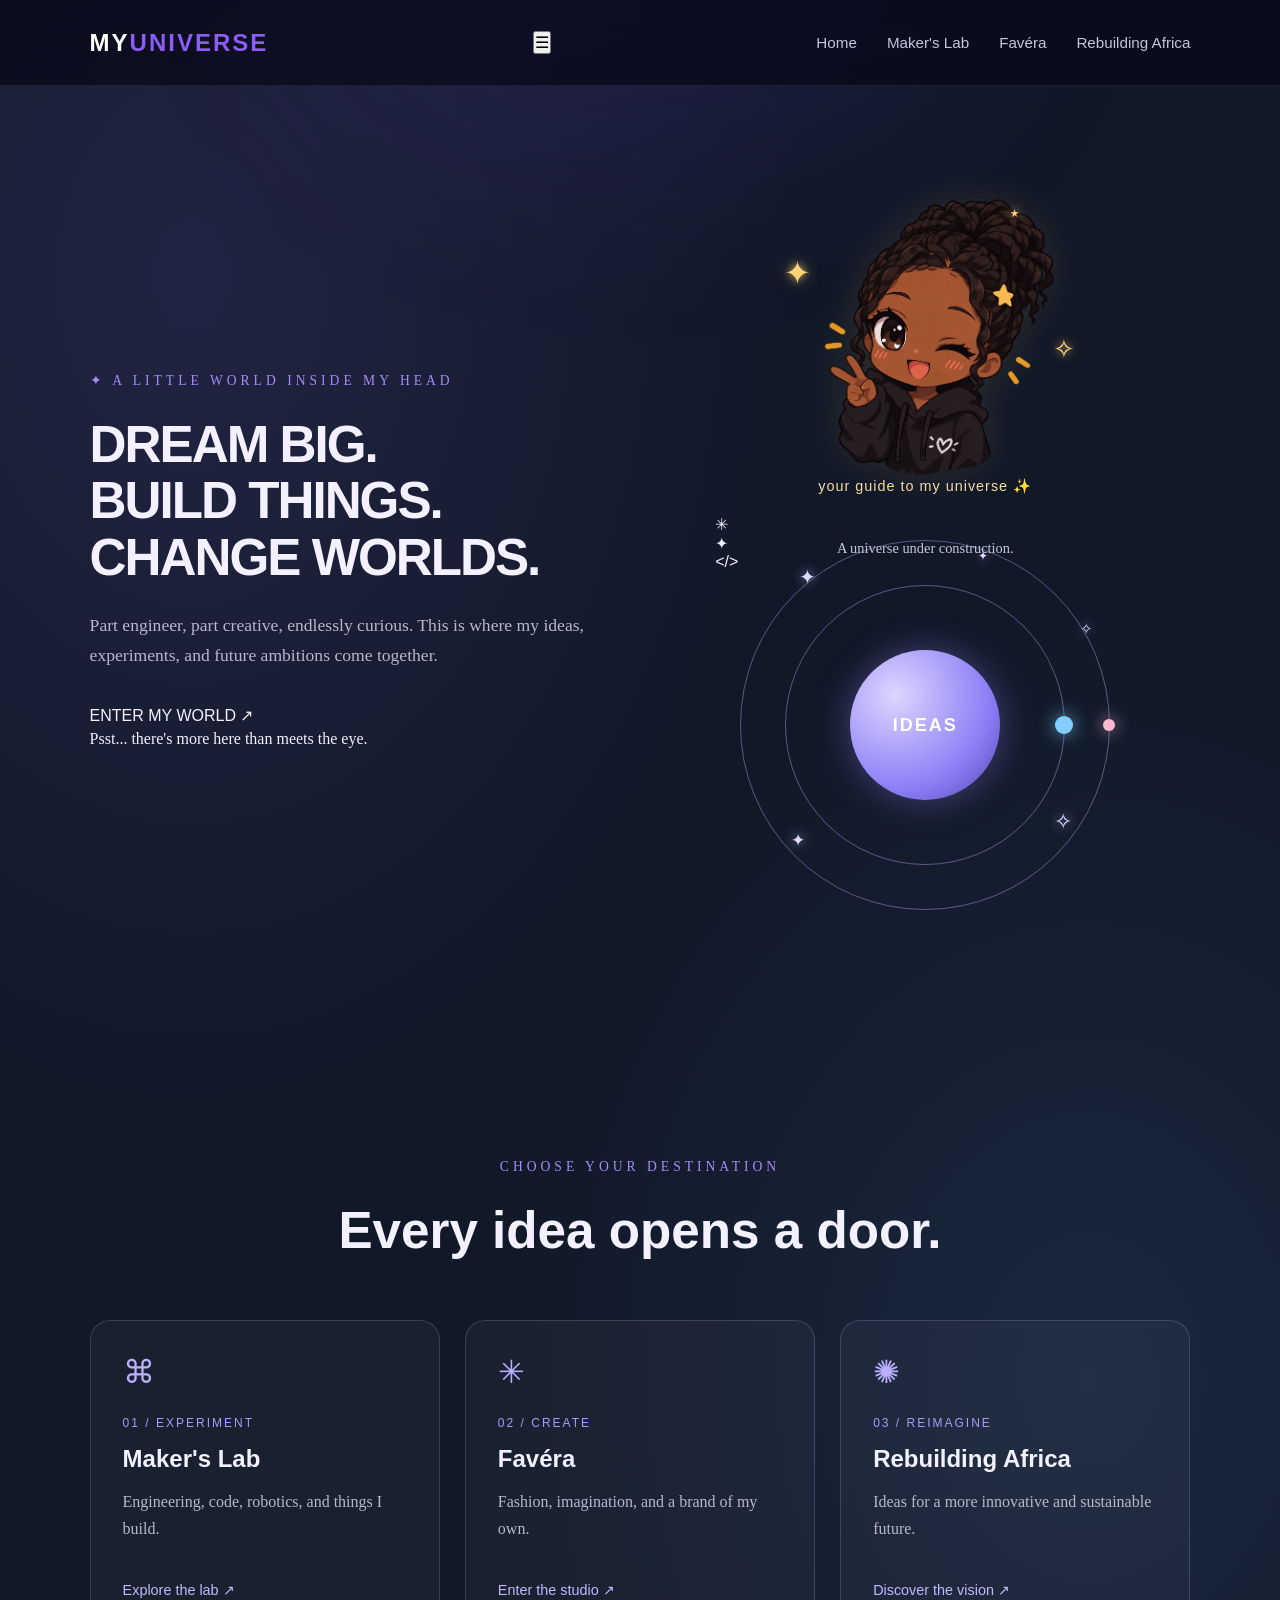
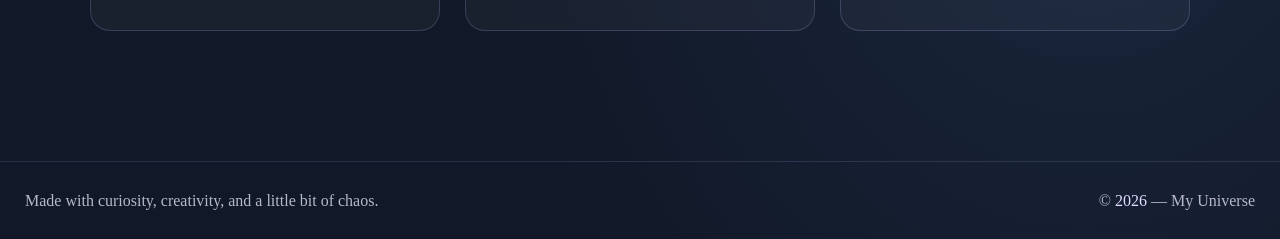
==== index.html @ 085294b7 "image of my avatar, and codes for the makers lab, favera and rebuilding afrca links to my universe w" ====
<!DOCTYPE html>

<html lang="en">
<head>
    <meta charset="UTF-8">
    <meta name="viewport" content="width=device-width, initial-scale=1.0">

<title>My Universe | A World of Possibilities</title>

<meta
    name="description"
    content="Step into my creative universe of technology, fashion, engineering, and big ideas."
>

<link rel="stylesheet" href="style.css">
<script src="script.js" defer></script>

</head>

<body>
    <header class="site-header">
        <a class="logo" href="#home" aria-label="Return to homepage">
            MY<span>UNIVERSE</span>
        </a>

    <button
        class="menu-toggle"
        aria-label="Open navigation"
        aria-expanded="false"
    >
        ☰
    </button>

   <nav class="navigation">
    <a href="index.html" class="active">Home</a>
    <a href="makers-lab.html">Maker's Lab</a>
    <a href="favera.html">Favéra</a>
    <a href="rebuilding-africa.html">Rebuilding Africa</a>
</nav>
</header>

<main>
    <section class="hero" id="home">

    <div class="hero-content">

        <p class="eyebrow">
            ✦ A LITTLE WORLD INSIDE MY HEAD
        </p>

        <h1>
            DREAM BIG.<br>
            <span>BUILD THINGS.</span><br>
            CHANGE WORLDS.
        </h1>

        <p class="hero-description">
            Part engineer, part creative, endlessly curious.
            This is where my ideas, experiments, and future
            ambitions come together.
        </p>

        <a class="explore-button" href="#makers-lab">
            ENTER MY WORLD <span aria-hidden="true">↗</span>
        </a>

        <p class="tiny-note">
            Psst... there's more here than meets the eye.
        </p>

    </div>

    <div class="hero-visual">

        <div class="avatar-guide">

            <div class="avatar-star avatar-star-one">✦</div>
            <div class="avatar-star avatar-star-two">✧</div>
            <div class="avatar-star avatar-star-three">⋆</div>

            <img
                src="image/avatar.png"
                alt="My illustrated avatar, ready to guide you through My Universe"
                class="universe-avatar"
            >

            <span class="avatar-caption">
                your guide to my universe ✨
            </span>

        </div>

        <div class="universe-art"
             aria-label="An abstract illustration of a creative universe">

            <div class="stars">
                <span class="star star-one">✦</span>
                <span class="star star-two">✧</span>
                <span class="star star-three">✦</span>
                <span class="star star-four">✧</span>
                <span class="star star-five">✦</span>
            </div>

            <div class="orbit orbit-one">
                <div class="planet planet-one"></div>
            </div>

            <div class="orbit orbit-two">
                <div class="planet planet-two"></div>
            </div>

            <div class="core">
                <span>IDEAS</span>
            </div>

            <div class="floating-symbol symbol-one">✳</div>
            <div class="floating-symbol symbol-two">✦</div>
            <div class="floating-symbol symbol-three">&lt;/&gt;</div>

            <p class="art-caption">
                A universe under construction.
            </p>

        </div>

    </div>

</section>

    <section class="worlds" id="makers-lab">
        <p class="eyebrow">CHOOSE YOUR DESTINATION</p>
        <h2>Every idea opens a door.</h2>

        <div class="world-grid">
            <a class="world-card makers-card" href="#makers-lab">
                <span class="card-symbol">⌘</span>
                <p class="card-number">01 / EXPERIMENT</p>
                <h3>Maker's Lab</h3>
                <p>Engineering, code, robotics, and things I build.</p>
                <span class="card-link">Explore the lab ↗</span>
            </a>

            <a class="world-card favera-card" id="favera" href="#favera">
                <span class="card-symbol">✳</span>
                <p class="card-number">02 / CREATE</p>
                <h3>Favéra</h3>
                <p>Fashion, imagination, and a brand of my own.</p>
                <span class="card-link">Enter the studio ↗</span>
            </a>

            <a class="world-card africa-card" id="rebuilding-africa" href="#rebuilding-africa">
                <span class="card-symbol">✺</span>
                <p class="card-number">03 / REIMAGINE</p>
                <h3>Rebuilding Africa</h3>
                <p>Ideas for a more innovative and sustainable future.</p>
                <span class="card-link">Discover the vision ↗</span>
            </a>
        </div>
    </section>

    <footer class="site-footer">
        <p>Made with curiosity, creativity, and a little bit of chaos.</p>
        <p>© <span id="year"></span> — My Universe</p>
    </footer>
</main>

</body>
</html>
---- style.css ----
/* BASIC PAGE SETTINGS */
@font-face {
    font-family: "MyHandwriting";
    src: url("fonts/just me.ttf") format("truetype");
    font-weight: normal;
    font-style: normal;
    font-display: swap;
}
* {
    margin: 0;
    padding: 0;
    box-sizing: border-box;
}

html {
    scroll-behavior: smooth;
}

body {
    background: #080817;
    color: #ffffff;
    font-family: Arial, sans-serif;
    min-height: 100vh;
    overflow-x: hidden;
}

a {
    color: inherit;
    text-decoration: none;
}

button {
    font: inherit;
    cursor: pointer;
}
/* DIGITAL DREAMSCAPE BACKGROUND */

body {
    background:
        radial-gradient(
            ellipse at 15% 15%,
            rgba(107, 91, 191, 0.18),
            transparent 40%
        ),
        radial-gradient(
            ellipse at 85% 75%,
            rgba(71, 120, 180, 0.16),
            transparent 40%
        ),
        #111827;

    color: #F3F0FF;
}
/* SUBTLE GLOW AT THE TOP */

body::before {
    content: "";
    position: fixed;
    top: -200px;
    left: 25%;
    width: 50%;
    height: 350px;
    background: rgba(104, 65, 255, 0.12);
    filter: blur(100px);
    border-radius: 50%;
    pointer-events: none;
    z-index: -1;
}
/* HEADER */

.site-header {
    width: 100%;
    min-height: 86px;
    padding: 20px 7%;

    display: flex;
    justify-content: space-between;
    align-items: center;
    gap: 24px;

    border-bottom: 1px solid rgba(255, 255, 255, 0.08);
    background: rgba(8, 8, 23, 0.72);
    backdrop-filter: blur(16px);

    position: sticky;
    top: 0;
    z-index: 100;
}

/* WEBSITE LOGO */

.logo {
    font-size: 1.5rem;
    font-weight: bold;
    letter-spacing: 2px;
    color: #ffffff;
}

.logo span {
    color: #8b5cf6;
}

/* NAVIGATION LINKS */

.navigation {
    display: flex;
    align-items: center;
    gap: 30px;
    list-style: none;
}

.navigation a {
    color: #c5c5d8;
    font-size: 0.95rem;
    transition: color 0.3s ease;
}

.navigation a:hover {
    color: #8b5cf6;
}

/* CONTACT BUTTON */

.nav-button {
    padding: 11px 20px;
    border: 1px solid rgba(139, 92, 246, 0.7);
    border-radius: 30px;
    color: #ffffff;
    transition: background 0.3s ease, box-shadow 0.3s ease;
}

.nav-button:hover {
    background: rgba(139, 92, 246, 0.18);
    box-shadow: 0 0 20px rgba(139, 92, 246, 0.25);
}
/* HERO SECTION */

.hero {
    min-height: 85vh;
    padding: 100px 7% 80px;

    display: flex;
    flex-direction: row;
    justify-content: space-between;
    align-items: center;
    gap: 40px;

    position: relative;
}
.hero-content {
    position: relative;
    z-index: 2;
    flex: 1;
    min-width: 0;
}

/* SMALL INTRODUCTION ABOVE THE TITLE */

.eyebrow {
    color: #a78bfa;
    font-size: 0.85rem;
    letter-spacing: 4px;
    text-transform: uppercase;
    margin-bottom: 25px;
}

/* MAIN HEADLINE */

.hero h1 {
    max-width: 700px;
    font-size: clamp(2.5rem, 4vw, 3.8rem);
    line-height: 1.1;
    letter-spacing: -2px;
    font-weight: 800;
    margin-bottom: 25px;
}

.gradient-text {
    background: linear-gradient(
        90deg,
        #a78bfa,
        #60a5fa,
        #e879f9
    );

    -webkit-background-clip: text;
    background-clip: text;
    color: transparent;
}

/* INTRODUCTION PARAGRAPH */

.hero-description {
    max-width: 600px;
    color: #b8b8cc;
    font-size: 1.1rem;
    line-height: 1.9;
    margin-bottom: 35px;
}

/* HERO BUTTONS */

.hero-buttons {
    display: flex;
    flex-wrap: wrap;
    gap: 18px;
}

/* SHARED BUTTON STYLE */

.btn {
    display: inline-block;
    padding: 15px 25px;
    border-radius: 30px;
    font-weight: bold;
    transition: transform 0.3s ease,
                box-shadow 0.3s ease,
                background 0.3s ease;
}

/* PRIMARY BUTTON */

.btn-primary {
    color: #ffffff;
    background: linear-gradient(
        100deg,
        #7c3aed,
        #2563eb
    );

    box-shadow: 0 0 25px rgba(124, 58, 237, 0.25);
}

.btn-primary:hover {
    transform: translateY(-4px);
    box-shadow: 0 0 35px rgba(124, 58, 237, 0.5);
}

/* SECONDARY BUTTON */

.btn-secondary {
    border: 1px solid rgba(255, 255, 255, 0.2);
    color: #ffffff;
    background: rgba(255, 255, 255, 0.03);
}

.btn-secondary:hover {
    transform: translateY(-4px);
    background: rgba(255, 255, 255, 0.08);
}
.universe-art {
    position: relative;
    width: 420px;
    height: 420px;
    flex-shrink: 0;
}

.core {
    position: absolute;
    width: 150px;
    height: 150px;
    top: 50%;
    left: 50%;
    transform: translate(-50%, -50%);

    display: flex;
    align-items: center;
    justify-content: center;

    border-radius: 50%;
    background: radial-gradient(circle at 30% 30%, #DCD6FF, #8B7CF6 65%, #5145A8);
    color: #FFFFFF;

    font-size: 18px;
    font-weight: bold;
    letter-spacing: 2px;

    box-shadow: 0 0 35px rgba(139, 124, 246, 0.4);
    animation: float 4s ease-in-out infinite;
}
@media (max-width: 900px) {
    .hero {
        flex-direction: column;
        align-items: center;
        text-align: center;
        padding: 80px 6% 50px;
    }

    .hero-content {
        width: 100%;
    }

    .universe-art {
        width: min(420px, 100%);
        flex-shrink: 1;
    }

    .hero h1 {
        font-size: clamp(2.5rem, 8vw, 4.5rem);
        letter-spacing: -1px;
    }

    .hero-description {
        margin-left: auto;
        margin-right: auto;
        
    }
}
/* ORBITAL RINGS */

.orbit {
    position: absolute;
    top: 50%;
    left: 50%;
    border: 1px solid rgba(184, 165, 255, 0.45);
    border-radius: 50%;
    transform: translate(-50%, -50%);
}

/*SMALL PLANETS */

.planet {
    position: absolute;
    width: 18px;
    height: 18px;
    border-radius: 50%;
    z-index: 2;
}


/* ILLUSTRATION CAPTION */

.art-caption {
    position: absolute;
    top: 5%;
    left: 0;
    width: 100%;
    text-align: center;
    font-size: 0.9rem;
    color: #C4C9D8;
}
/* PLANET ORBIT ANIMATIONS */

/* ORBITAL RINGS */

.orbit {
    position: absolute;
    top: 50%;
    left: 50%;
    border: 1px solid rgba(184, 165, 255, 0.45);
    border-radius: 50%;
    transform: translate(-50%, -50%);
}

/* SMALLER ORBIT */

.orbit-one {
    width: 280px;
    height: 280px;
    animation: spin-one 12s linear infinite;
}

/* LARGER ORBIT */

.orbit-two {
    width: 370px;
    height: 370px;
    animation: spin-two 18s linear infinite;
}

/* PLANETS */

.planet {
    position: absolute;
    top: 50%;
    right: 0;
    width: 18px;
    height: 18px;
    border-radius: 50%;
    transform: translate(50%, -50%);
}

/* BLUE PLANET */

.planet-one {
    background: #82CFFF;
    box-shadow: 0 0 18px rgba(130, 207, 255, 0.8);
}

/* PINK PLANET */

.planet-two {
    width: 12px;
    height: 12px;
    background: #FFB8D2;
    box-shadow: 0 0 16px rgba(255, 184, 210, 0.8);
}

/* ORBIT ANIMATIONS */

@keyframes spin-one {
    from {
        transform: translate(-50%, -50%) rotate(0deg);
    }

    to {
        transform: translate(-50%, -50%) rotate(360deg);
    }
}

@keyframes spin-two {
    from {
        transform: translate(-50%, -50%) rotate(0deg);
    }

    to {
        transform: translate(-50%, -50%) rotate(360deg);
    }
}
/* Twinkling stars */

.stars {
    position: absolute;
    inset: 0;
    pointer-events: none;
}

.star {
    position: absolute;
    color: #E0DCFF;
    text-shadow: 0 0 12px rgba(190, 180, 255, 0.9);
    animation: twinkle 2s ease-in-out infinite alternate;
}

.star-one {
    top: 12%;
    left: 20%;
    font-size: 20px;
}

.star-two {
    top: 25%;
    right: 10%;
    font-size: 15px;
    animation-delay: 0.6s;
}

.star-three {
    bottom: 20%;
    left: 18%;
    font-size: 17px;
    animation-delay: 1s;
}

.star-four {
    top: 70%;
    right: 15%;
    font-size: 22px;
    animation-delay: 1.4s;
}

.star-five {
    top: 8%;
    right: 35%;
    font-size: 12px;
    animation-delay: 0.3s;
}

@keyframes twinkle {
    from {
        opacity: 0.3;
        transform: scale(0.7);
    }

    to {
        opacity: 1;
        transform: scale(1.2);
    }
}
/* =========================
   WORLDS SECTION
========================= */

.worlds {
    padding: 100px 7%;
    margin-top: 40px;
    text-align: center;
}

.worlds > .eyebrow {
    margin-bottom: 20px;
}

.worlds > h2 {
    font-size: clamp(2rem, 4vw, 3.2rem);
    line-height: 1.3;
    margin-bottom: 55px;
    color: #F3F0FF;
}
/* Arrange the cards */

.world-grid {
    display: grid;
    grid-template-columns: repeat(3, minmax(0, 1fr));
    gap: 25px;
    max-width: 1200px;
    margin: 0 auto;
}
/* Individual world cards */

.world-card {
    display: flex;
    flex-direction: column;
    align-items: flex-start;
    text-align: left;
    min-width: 0;
    min-height: 300px;
    padding: 32px;
    border: 1px solid rgba(196, 185, 255, 0.2);
    border-radius: 20px;
    background: rgba(255, 255, 255, 0.035);
    text-decoration: none;
    color: #F3F0FF;
    transition:
        transform 0.3s ease,
        border-color 0.3s ease,
        background 0.3s ease;
}

.world-card:hover {
    transform: translateY(-8px);
    border-color: rgba(185, 174, 255, 0.7);
    background: rgba(139, 124, 246, 0.09);
}

.card-symbol {
    font-size: 2rem;
    margin-bottom: 25px;
    color: #B9AEFF;
}

.card-number {
    font-size: 0.75rem;
    letter-spacing: 2px;
    color: #A99BFF;
    margin-bottom: 15px;
}

.world-card h3 {
    font-size: 1.5rem;
    margin: 0 0 15px;
}

.world-card > p:not(.card-number) {
    color: #B8B8CC;
    line-height: 1.8;
    margin: 0 0 25px;
}

.card-link {
    margin-top: auto;
    padding-top: 15px;
    color: #C4B9FF;
    font-size: 0.9rem;
}
/* =========================
   FOOTER
========================= */

.site-footer {
    margin-top: 30px;
    padding: 35px 7% 30px;
    border-top: 1px solid rgba(196, 185, 255, 0.15);
    display: flex;
    justify-content: space-between;
    align-items: center;
    gap: 25px;
    flex-wrap: wrap;
    color: #B8B8CC;
}

.site-footer p {
    margin: 0;
    line-height: 1.8;
}

.site-footer p:first-child {
    max-width: 450px;
}

#year {
    color: #E0DCFF;
}
/* =========================
   RESPONSIVE LAYOUT
========================= */

@media (max-width: 900px) {
    .world-grid {
        grid-template-columns: repeat(2, minmax(0, 1fr));
    }

    .world-card {
        padding: 25px;
    }
}

@media (max-width: 600px) {
    .worlds {
        padding: 65px 6%;
    }

    .world-grid {
        grid-template-columns: 1fr;
        gap: 20px;
    }

    .world-card {
        min-height: 260px;
    }

    .site-footer {
        flex-direction: column;
        align-items: flex-start;
        gap: 15px;
        padding: 30px 6%;
    }
}
@keyframes float {
    0%, 100% {
        transform: translate(-50%, -50%) translateY(0);
    }

    50% {
        transform: translate(-50%, -50%) translateY(-12px);
    }
}
/* =================================
   MAKER'S LAB — INTRODUCTION
================================= */

.makers-hero {
    min-height: 75vh;
    padding: 100px 8% 90px;
    display: flex;
    flex-direction: column;
    justify-content: center;
    align-items: flex-start;
    position: relative;
    overflow: hidden;

    background:
        radial-gradient(
            ellipse at 80% 30%,
            rgba(120, 90, 220, 0.15),
            transparent 45%
        );
}

/* Small introductory label */

.section-label {
    color: #B9A5FF;
    font-size: 0.8rem;
    letter-spacing: 3px;
    font-weight: 600;
    margin-bottom: 25px;
}

/* Main heading */

.makers-hero h1 {
    font-size: clamp(3rem, 7vw, 6rem);
    line-height: 1.05;
    letter-spacing: -2px;
    margin: 0 0 28px;
    max-width: 900px;
}

/* Gradient on the word CREATION */

.makers-hero h1 span {
    background: linear-gradient(
        90deg,
        #B9A5FF,
        #80D8FF
    );

    -webkit-background-clip: text;
    background-clip: text;
    color: transparent;
}

/* Introductory paragraph */

.makers-intro {
    max-width: 650px;
    font-size: 1.08rem;
    line-height: 1.9;
    color: #C8C5D8;
    margin-bottom: 35px;
}

/* Journey button */

.journey-button {
    display: inline-block;
    padding: 15px 24px;
    border: 1px solid rgba(185, 165, 255, 0.65);
    border-radius: 30px;

    color: #F3F0FF;
    text-decoration: none;
    font-size: 0.8rem;
    letter-spacing: 1.5px;

    transition:
        background 0.3s ease,
        transform 0.3s ease,
        border-color 0.3s ease;
}

.journey-button:hover {
    background: rgba(185, 165, 255, 0.15);
    border-color: #B9A5FF;
    transform: translateY(-3px);
}

/* Smaller screens */

@media (max-width: 700px) {
    .makers-hero {
        min-height: 65vh;
        padding: 75px 7%;
    }

    .makers-hero h1 {
        letter-spacing: -1px;
    }

    .makers-intro {
        font-size: 1rem;
    }
}
/* =================================
   MAKER'S LAB — JOURNEY TIMELINE
================================= */

.journey-section {
    padding: 90px 8% 110px;
}

.journey-heading {
    max-width: 720px;
    margin-bottom: 55px;
}

.journey-heading h2 {
    font-size: clamp(2.2rem, 5vw, 4rem);
    line-height: 1.1;
    margin: 0 0 22px;
}

.journey-heading h2 span {
    color: #B9A5FF;
}

.journey-heading > p:last-child {
    color: #C8C5D8;
    font-size: 1rem;
    line-height: 1.9;
    max-width: 620px;
}

/* Timeline card layout */

.timeline {
    display: grid;
    grid-template-columns: repeat(3, minmax(0, 1fr));
    gap: 24px;
}

/* Individual milestone */

.timeline-card {
    position: relative;
    padding: 28px;
    border: 1px solid rgba(185, 165, 255, 0.18);
    border-radius: 22px;

    background: rgba(255, 255, 255, 0.025);

    transition:
        transform 0.3s ease,
        border-color 0.3s ease,
        background 0.3s ease;
}

.timeline-card:hover {
    transform: translateY(-6px);
    border-color: rgba(185, 165, 255, 0.65);
    background: rgba(185, 165, 255, 0.055);
}

/* Year */

.timeline-year {
    display: inline-block;
    color: #B9A5FF;
    font-size: 0.8rem;
    font-weight: 600;
    letter-spacing: 2px;
    margin-bottom: 25px;
}

/* Icon */

.timeline-icon {
    width: 48px;
    height: 48px;
    display: grid;
    place-items: center;

    border-radius: 15px;
    background: rgba(185, 165, 255, 0.12);
    font-size: 1.5rem;

    margin-bottom: 22px;
}

/* Card heading */

.timeline-card h3 {
    font-size: 1.25rem;
    margin: 0 0 10px;
}

/* Event or location */

.timeline-place {
    color: #9CBFFF;
    font-size: 0.85rem;
    margin-bottom: 16px;
}

/* Description */

.timeline-card > p:not(.timeline-place) {
    color: #C8C5D8;
    font-size: 0.94rem;
    line-height: 1.8;
    margin-bottom: 24px;
}

/* Small category label */

.timeline-tag {
    display: inline-block;
    color: #B9A5FF;
    font-size: 0.68rem;
    letter-spacing: 1.4px;
    line-height: 1.6;
}

/* Responsive layout */

@media (max-width: 1000px) {
    .timeline {
        grid-template-columns: repeat(2, minmax(0, 1fr));
    }
}

@media (max-width: 600px) {
    .journey-section {
        padding: 65px 7% 80px;
    }

    .timeline {
        grid-template-columns: 1fr;
    }

    .timeline-card {
        padding: 25px;
    }
}
/* =================================
   MAKER'S LAB — PERSONAL STORY
================================= */

.story-section {
    padding: 70px 8% 110px;
}

.story-heading {
    max-width: 720px;
    margin-bottom: 45px;
}

.story-heading h2 {
    font-size: clamp(2.5rem, 5vw, 4.5rem);
    line-height: 1.1;
    margin: 0 0 20px;
}

.story-heading h2 span {
    color: #B9A5FF;
}

.story-subtitle {
    color: #C8C5D8;
    font-size: 1.05rem;
    line-height: 1.8;
    max-width: 600px;
}

/* Story container */

.story-card {
    display: grid;
    grid-template-columns: 70px minmax(0, 1fr);
    gap: 25px;

    max-width: 950px;
    padding: 38px;

    border: 1px solid rgba(185, 165, 255, 0.2);
    border-radius: 24px;

    background:
        linear-gradient(
            135deg,
            rgba(185, 165, 255, 0.07),
            rgba(255, 255, 255, 0.015)
        );
}

/* Large chapter number */

.story-number {
    font-size: 2.5rem;
    font-weight: 700;
    color: rgba(185, 165, 255, 0.55);
}

/* Story text */

.story-content {
    max-width: 700px;
}

.story-label {
    color: #9CBFFF;
    font-size: 0.75rem;
    letter-spacing: 2px;
    margin-bottom: 15px;
}

.story-content h3 {
    font-size: clamp(1.4rem, 3vw, 2rem);
    line-height: 1.4;
    margin: 0 0 25px;
}

.story-content > p:not(.story-label) {
    color: #D0CDDE;
    font-size: 1rem;
    line-height: 1.95;
    margin-bottom: 22px;
}

.story-content > p:last-child {
    margin-bottom: 0;
}

/* Mobile layout */

@media (max-width: 600px) {
    .story-section {
        padding: 55px 7% 80px;
    }

    .story-card {
        grid-template-columns: 1fr;
        gap: 10px;
        padding: 25px;
    }

    .story-number {
        font-size: 1.8rem;
    }
}
/* =================================
   MAKER'S LAB — PROJECT EXPLORER
================================= */

.project-explorer {
    padding: 80px 8% 110px;
}

.project-heading {
    max-width: 720px;
    margin-bottom: 42px;
}

.project-heading h2 {
    font-size: clamp(2.2rem, 5vw, 4rem);
    line-height: 1.15;
    margin: 0 0 20px;
}

.project-heading h2 span {
    color: #B9A5FF;
}

.project-heading > p:last-child {
    color: #C8C5D8;
    line-height: 1.9;
    max-width: 620px;
}

/* Project selector */

.project-selector {
    display: grid;
    grid-template-columns: repeat(3, minmax(0, 1fr));
    gap: 16px;
    margin-bottom: 28px;
}

.project-option {
    display: flex;
    flex-direction: column;
    align-items: flex-start;
    gap: 13px;

    min-width: 0;
    padding: 24px;

    color: #F3F0FF;
    background: rgba(255, 255, 255, 0.025);
    border: 1px solid rgba(185, 165, 255, 0.18);
    border-radius: 18px;

    text-align: left;
    font: inherit;
    cursor: pointer;

    transition:
        background 0.25s ease,
        border-color 0.25s ease,
        transform 0.25s ease;
}

.project-option:hover {
    border-color: rgba(185, 165, 255, 0.65);
    transform: translateY(-3px);
}

.project-option.active {
    background: rgba(185, 165, 255, 0.11);
    border-color: #B9A5FF;
}

.project-option:focus-visible {
    outline: 2px solid #80D8FF;
    outline-offset: 4px;
}

.project-option-icon {
    font-size: 2rem;
}

.project-option-title {
    font-size: 1rem;
    font-weight: 600;
    line-height: 1.5;
}

.project-option-type {
    color: #B9A5FF;
    font-size: 0.68rem;
    letter-spacing: 1.3px;
    line-height: 1.6;
}

/* Project details */

.project-display {
    display: grid;
    grid-template-columns: minmax(180px, 0.8fr) minmax(0, 1.4fr);
    gap: 35px;

    padding: 35px;
    border: 1px solid rgba(185, 165, 255, 0.22);
    border-radius: 24px;

    background:
        linear-gradient(
            135deg,
            rgba(185, 165, 255, 0.07),
            rgba(255, 255, 255, 0.015)
        );
}

/* Visual placeholder for project images */

.project-display-visual {
    min-height: 260px;
    display: flex;
    flex-direction: column;
    align-items: center;
    justify-content: center;
    gap: 20px;

    border-radius: 18px;
    border: 1px dashed rgba(185, 165, 255, 0.3);

    background:
        radial-gradient(
            circle,
            rgba(120, 90, 220, 0.15),
            transparent 70%
        );
}

.project-display-visual > span {
    font-size: 5rem;
}

.project-display-visual > p {
    color: #B9A5FF;
    font-size: 0.7rem;
    letter-spacing: 1.5px;
    text-align: center;
    padding: 0 12px;
}

/* Project text */

.project-display-details {
    min-width: 0;
}

.project-status {
    display: inline-block;
    color: #9CBFFF;
    font-size: 0.72rem;
    letter-spacing: 1.5px;
    margin-bottom: 15px;
}

.project-display-details h3 {
    font-size: clamp(1.7rem, 3vw, 2.5rem);
    line-height: 1.25;
    margin: 0 0 18px;
}

.project-description {
    color: #D0CDDE;
    line-height: 1.9;
    margin-bottom: 28px;
}

.project-info {
    display: grid;
    grid-template-columns: repeat(2, minmax(0, 1fr));
    gap: 22px;
}

.project-info-label {
    color: #B9A5FF;
    font-size: 0.7rem;
    letter-spacing: 1.2px;
    line-height: 1.7;
}

.project-info p {
    color: #C8C5D8;
    font-size: 0.92rem;
    line-height: 1.8;
    margin-top: 10px;
}

/* Responsive layout */

@media (max-width: 800px) {
    .project-selector {
        grid-template-columns: 1fr;
    }

    .project-option {
        display: grid;
        grid-template-columns: 48px minmax(0, 1fr);
        align-items: center;
        gap: 5px 14px;
    }

    .project-option-icon {
        grid-row: span 2;
    }

    .project-display {
        grid-template-columns: 1fr;
        gap: 25px;
    }

    .project-display-visual {
        min-height: 180px;
    }
}

@media (max-width: 500px) {
    .project-explorer {
        padding: 60px 7% 80px;
    }

    .project-display {
        padding: 22px;
    }

    .project-info {
        grid-template-columns: 1fr;
    }
}
/* MY PERSONAL HANDWRITING */
.eyebrow,
.tiny-note,
.makers-intro,
.journey-heading > p:not(.section-label),
#story-text p,
.project-heading > p:not(.section-label),
.project-description,
.project-info p,
.hero-description,
.art-caption,
.world-card > p:not(.card-number),
.site-footer p,
.personal-note {
    font-family: "MyHandwriting", cursive;
    font-weight: normal;
    line-height: 1.7;
}
/* =================================
   INTERACTIVE JOURNEY
================================= */

.interactive-journey {
    padding: 90px 8% 100px;
}

.journey-heading {
    max-width: 760px;
    margin-bottom: 45px;
}

.journey-heading h2,
.project-heading h2 {
    font-size: clamp(2rem, 4.5vw, 3.5rem);
    line-height: 1.15;
    margin: 0 0 22px;
}

.journey-heading h2 span,
.project-heading h2 span {
    color: #B9A5FF;
}

.journey-heading > p:not(.section-label),
.project-heading > p:not(.section-label) {
    max-width: 650px;
    color: #C8C5D8;
    line-height: 1.8;
}

/* Timeline milestone buttons */

.journey-tabs {
    display: grid;
    grid-template-columns: repeat(5, minmax(0, 1fr));
    gap: 12px;
    margin-bottom: 25px;
}

.journey-tab {
    display: flex;
    flex-direction: column;
    align-items: flex-start;
    gap: 10px;
    min-width: 0;
    padding: 20px 16px;

    color: #F3F0FF;
    background: rgba(255, 255, 255, 0.035);
    border: 1px solid rgba(185, 165, 255, 0.2);
    border-radius: 16px;

    text-align: left;
    font: inherit;
    cursor: pointer;

    transition:
        background 0.25s ease,
        border-color 0.25s ease,
        transform 0.25s ease;
}

.journey-tab:hover {
    transform: translateY(-3px);
    border-color: #B9A5FF;
}

.journey-tab.active {
    background: rgba(185, 165, 255, 0.12);
    border-color: #B9A5FF;
    box-shadow: 0 0 22px rgba(185, 165, 255, 0.08);
}

.journey-tab:focus-visible {
    outline: 2px solid #80D8FF;
    outline-offset: 3px;
}

.tab-year {
    color: #9CBFFF;
    font-size: 0.75rem;
    letter-spacing: 1px;
}

.tab-icon {
    font-size: 1.6rem;
}

.tab-name {
    font-size: 0.9rem;
    font-weight: 600;
    line-height: 1.4;
}

/* Story display */

.journey-display {
    display: grid;
    grid-template-columns: 130px minmax(0, 1fr);
    gap: 30px;

    max-width: 1100px;
    padding: 35px;

    border: 1px solid rgba(185, 165, 255, 0.2);
    border-radius: 24px;

    background: linear-gradient(
        135deg,
        rgba(185, 165, 255, 0.08),
        rgba(255, 255, 255, 0.015)
    );
}

.journey-display-number {
    color: rgba(185, 165, 255, 0.7);
    font-size: 1.1rem;
    font-weight: 700;
    letter-spacing: 1px;
    line-height: 1.5;
}

.journey-display-content {
    min-width: 0;
}

.story-label {
    color: #9CBFFF;
    font-size: 0.75rem;
    letter-spacing: 1.5px;
    line-height: 1.7;
    margin-bottom: 15px;
}

.journey-display-content h3 {
    font-size: clamp(1.5rem, 3vw, 2.2rem);
    line-height: 1.3;
    margin-bottom: 22px;
}

#story-text p {
    color: #D0CDDE;
    font-size: 1rem;
    line-height: 1.9;
    margin-bottom: 18px;
}

#story-text p:last-child {
    margin-bottom: 0;
}

/* Responsive timeline */

@media (max-width: 900px) {
    .journey-tabs {
        grid-template-columns: repeat(3, minmax(0, 1fr));
    }

    .journey-display {
        grid-template-columns: 1fr;
        gap: 15px;
    }
}

@media (max-width: 600px) {
    .interactive-journey {
        padding: 60px 6% 75px;
    }

    .journey-tabs {
        grid-template-columns: repeat(2, minmax(0, 1fr));
    }

    .journey-display {
        padding: 24px;
    }

    .journey-display-number {
        font-size: 0.9rem;
    }
}
/* ==============================
   MY UNIVERSE AVATAR
============================== */

.avatar-guide {
    position: relative;
    width: min(100%, 380px);
    margin: 30px auto;
    display: flex;
    flex-direction: column;
    align-items: center;
    isolation: isolate;
    animation: none;
}
/* The avatar gently floats */

.universe-avatar {
    position: relative;
    z-index: 2;
    display: block;
    width: 100%;
    height: auto;
    object-fit: contain;

    animation: avatarFloat 4s ease-in-out infinite;

    filter:
        drop-shadow(0 0 18px rgba(255, 205, 105, 0.12));

    transition:
        filter 0.4s ease,
        transform 0.4s ease;
}

/* A little extra glow when visitors hover */

.avatar-guide:hover .universe-avatar {
    filter:
        drop-shadow(0 0 28px rgba(255, 205, 105, 0.4));
}

/* AVATAR DECORATIVE STARS */

.avatar-star {
    position: absolute;
    z-index: 3;
    color: #ffd477;
    font-size: 2rem;
    pointer-events: none;

    text-shadow:
        0 0 8px rgba(255, 212, 119, 0.8),
        0 0 20px rgba(255, 212, 119, 0.4);
}

.avatar-star-one {
    top: 22%;
    left: 3%;
    animation: starDriftOne 3.5s ease-in-out infinite;
}

.avatar-star-two {
    top: 48%;
    right: 0%;
    font-size: 1.6rem;
    animation: starDriftTwo 4s ease-in-out infinite;
}

.avatar-star-three {
    top: 5%;
    right: 18%;
    font-size: 1.3rem;
    animation: starTwinkle 2.5s ease-in-out infinite;
}

/* Caption */

.avatar-caption {
    position: relative;
    z-index: 3;

    margin-top: -8px;

    font-size: 0.9rem;
    letter-spacing: 1px;
    color: #f4dca7;

    text-align: center;
}

/* ==============================
   ANIMATION KEYFRAMES
============================== */

@keyframes avatarFloat {
    0%, 100% {
        transform: translateY(0);
    }

    50% {
        transform: translateY(-14px);
    }
}

@keyframes starDriftOne {
    0%, 100% {
        transform: translate(0, 0) rotate(0deg);
    }

    50% {
        transform: translate(-8px, -13px) rotate(15deg);
    }
}

@keyframes starDriftTwo {
    0%, 100% {
        transform: translate(0, 0) rotate(0deg);
    }

    50% {
        transform: translate(8px, -12px) rotate(-15deg);
    }
}

@keyframes starTwinkle {
    0%, 100% {
        opacity: 0.45;
        transform: scale(0.8);
    }

    50% {
        opacity: 1;
        transform: scale(1.25);
    }
}

/* Smaller screens */

@media (max-width: 600px) {
    .avatar-guide {
        width: min(85%, 300px);
        margin: 20px auto;
    }

    .avatar-caption {
        font-size: 0.8rem;
    }
}

/* Respect reduced-motion preferences */

@media (prefers-reduced-motion: reduce) {
    .universe-avatar,
    .avatar-star {
        animation: none;
    }
}
/* =========================
   MOBILE HOMEPAGE HERO FIX
========================= */

@media (max-width: 600px) {

    /* Give the hero enough space */
    .hero {
        min-height: auto;
        height: auto;
        padding: 40px 22px 60px;
        overflow: visible;
    }

    /* Stop the heading from becoming excessively narrow */
    .hero h1 {
        font-size: clamp(2.5rem, 10vw, 3.8rem);
        line-height: 1.05;
        letter-spacing: -1px;
        max-width: 100%;
        overflow-wrap: normal;
        word-break: normal;
    }

    /* Let the handwritten introduction use the full width */
    .hero-description {
        max-width: 100%;
        width: 100%;
        font-size: 1.15rem;
        line-height: 1.7;
        margin-top: 24px;
        display: block;
        width: 100%;
        max-width: 100%;
        margin: 24px 0 0;

        font-size: 1.1rem;
        line-height: 1.7;

        overflow-wrap: break-word;
    }

}
/* FIX HOMEPAGE HERO ON MOBILE */

@media (max-width: 600px) {

    .explore-button {
        display: inline-flex;
        align-items: center;
        justify-content: center;
        gap: 8px;

        width: fit-content;
        max-width: 100%;
        margin: 24px 0 12px;

        white-space: nowrap;
        position: relative;
        z-index: 5;
    }

    .tiny-note {
        display: block;
        width: 100%;
        max-width: 320px;

        margin: 12px 0 0;

        font-size: 0.95rem;
        line-height: 1.6;
        text-align: left;

        position: relative;
        z-index: 1;
    }
}
/* AVATAR AND UNIVERSE LAYOUT */

.hero-visual {
    flex: 1;
    min-width: 0;
    display: flex;
    flex-direction: column;
    align-items: center;
    justify-content: center;
    gap: 20px;
}

.avatar-guide {
    width: min(100%, 300px);
    margin: 0 auto;
}

.universe-avatar {
    width: 100%;
    height: auto;
    display: block;
}

/* MOBILE LAYOUT */

@media (max-width: 600px) {

    .hero {
        flex-direction: column;
        align-items: stretch;
        gap: 35px;
        padding: 45px 22px 60px;
    }

    .hero-content {
        width: 100%;
        flex: none;
    }

    .hero h1 {
        font-size: clamp(2.2rem, 9vw, 3.2rem);
        line-height: 1.12;
    }

    .hero-description {
        width: 100%;
        max-width: 100%;
        font-size: 1.05rem;
        line-height: 1.7;
    }

    .hero-visual {
        width: 100%;
    }

    .universe-art {
        max-width: 100%;
    }
}
/* =========================
   FAVÉRA PAGE
========================= */

.favera-page {
    width: 100%;
    overflow: hidden;
}

.favera-hero {
    min-height: 75vh;
    padding: 100px 8%;
    display: flex;
    flex-direction: column;
    justify-content: center;
    align-items: flex-start;
    background: #f4eddf;
    color: #35271f;
}

.favera-eyebrow {
    font-size: 0.8rem;
    letter-spacing: 3px;
    text-transform: uppercase;
    color: #9a7048;
    margin-bottom: 22px;
}

.favera-hero h1 {
    font-size: clamp(2.7rem, 6vw, 5.5rem);
    line-height: 1.1;
    margin: 0 0 25px;
    max-width: 1000px;
}

.favera-hero h1 span {
    color: #a16f45;
}

.favera-intro {
    max-width: 620px;
    font-size: 1.15rem;
    line-height: 1.9;
    color: #67564a;
}

.favera-highlight {
    margin-top: 40px;
    padding: 22px 28px;
    border-left: 3px solid #a16f45;
    background: rgba(255, 255, 255, 0.45);
}

.favera-highlight span {
    font-size: 2rem;
    font-weight: bold;
    color: #815535;
}

.favera-highlight p {
    margin: 8px 0 0;
    color: #67564a;
}

.favera-story {
    padding: 85px 12%;
    background: #fffaf2;
    color: #403127;
}

.favera-story h2,
.favera-future h2 {
    max-width: 800px;
    font-size: clamp(2rem, 4vw, 3.5rem);
    line-height: 1.2;
    margin: 0 0 25px;
}

.favera-story > p:not(.favera-eyebrow),
.favera-future > p:not(.favera-eyebrow) {
    max-width: 750px;
    font-size: 1.05rem;
    line-height: 1.9;
    color: #716055;
    margin-bottom: 20px;
}

.favera-future {
    padding: 90px 12%;
    background: #e8d7c1;
    color: #35271f;
}

.favera-future .favera-eyebrow {
    color: #795333;
}

.favera-future h2 {
    color: #35271f;
}

.favera-future > p:not(.favera-eyebrow) {
    color: #5f4a3c;
}

.favera-closing {
    margin-top: 45px;
    padding-top: 25px;
    border-top: 1px solid rgba(75, 50, 30, 0.25);
}

.favera-closing p {
    font-size: 1.3rem;
    line-height: 1.8;
}

.favera-closing span {
    font-style: italic;
    color: #815535;
}

.site-footer {
    padding: 25px;
    text-align: center;
}

@media (max-width: 600px) {
    .favera-hero {
        min-height: auto;
        padding: 75px 7%;
    }

    .favera-story,
    .favera-future {
        padding: 65px 7%;
    }

    .favera-highlight {
        padding: 18px;
    }

    .favera-highlight span {
        font-size: 1.7rem;
    }
}
/* =========================
   REBUILDING AFRICA
========================= */

.rebuild-page {
    width: 100%;
    overflow: hidden;
    background: #f8f6ee;
    color: #253d31;
}

.rebuild-hero {
    min-height: 82vh;
    padding: 100px 9%;
    display: flex;
    flex-direction: column;
    justify-content: center;
    align-items: flex-start;
    background: #173d30;
    color: #f8f6ee;
}

.rebuild-eyebrow {
    margin-bottom: 22px;
    font-size: 0.8rem;
    letter-spacing: 3px;
    text-transform: uppercase;
    color: #b7c99b;
}

.rebuild-hero h1 {
    margin: 0 0 28px;
    max-width: 1000px;
    font-size: clamp(2.8rem, 6.5vw, 6rem);
    line-height: 1.08;
}

.rebuild-hero h1 span {
    color: #d5bc77;
}

.rebuild-intro {
    max-width: 650px;
    font-size: 1.15rem;
    line-height: 1.9;
    color: #e0e7dd;
}

.rebuild-button {
    display: inline-block;
    margin-top: 28px;
    padding: 15px 24px;
    border: 1px solid #d5bc77;
    color: #f8f6ee;
    text-decoration: none;
    letter-spacing: 1px;
    font-size: 0.85rem;
    transition: background 0.3s, color 0.3s;
}

.rebuild-button:hover {
    background: #d5bc77;
    color: #173d30;
}

.rebuild-story {
    padding: 90px 13%;
    background: #f8f6ee;
}

.rebuild-story h2,
.rebuild-rwanda h2,
.rebuild-mission h2,
.rebuild-future h2 {
    max-width: 850px;
    margin: 0 0 28px;
    font-size: clamp(2rem, 4.5vw, 3.7rem);
    line-height: 1.2;
}

.rebuild-story > p:not(.rebuild-eyebrow),
.rebuild-rwanda-content > p:not(.rebuild-eyebrow),
.rebuild-future > p:not(.rebuild-eyebrow) {
    max-width: 760px;
    margin-bottom: 22px;
    font-size: 1.05rem;
    line-height: 1.95;
    color: #58665b;
}

.rebuild-rwanda {
    padding: 90px 10%;
    background: #e8eee3;
}

.rebuild-rwanda-content {
    max-width: 1000px;
    margin: 0 auto;
}

.rebuild-quote {
    max-width: 850px;
    margin: 55px auto 0;
    padding: 35px;
    border-left: 3px solid #9eae76;
    background: rgba(255, 255, 255, 0.55);
}

.quote-mark {
    display: block;
    font-size: 3.5rem;
    line-height: 1;
    color: #8c9e67;
}

.rebuild-quote p {
    margin: 10px 0 22px;
    font-size: clamp(1.4rem, 3vw, 2.2rem);
    line-height: 1.5;
    font-style: italic;
}

.quote-caption {
    font-size: 0.75rem;
    letter-spacing: 2px;
    color: #63745e;
}

.rebuild-mission {
    padding: 95px 9%;
    background: #f8f6ee;
}

.rebuild-mission-intro {
    max-width: 800px;
    margin-bottom: 45px;
    font-size: 1.08rem;
    line-height: 1.9;
    color: #58665b;
}

.rebuild-pillars {
    display: grid;
    grid-template-columns: repeat(3, minmax(0, 1fr));
    gap: 24px;
    margin-top: 45px;
}

.rebuild-pillar {
    padding: 30px 25px;
    border-top: 2px solid #8c9e67;
    background: #edf0e7;
    transition: transform 0.3s, box-shadow 0.3s;
}

.rebuild-pillar:hover {
    transform: translateY(-5px);
    box-shadow: 0 12px 30px rgba(35, 61, 47, 0.08);
}

.pillar-number {
    font-size: 0.85rem;
    letter-spacing: 2px;
    color: #899968;
}

.rebuild-pillar h3 {
    margin: 22px 0 15px;
    font-size: 1.4rem;
    line-height: 1.3;
    color: #254735;
}

.rebuild-pillar p {
    font-size: 0.98rem;
    line-height: 1.8;
    color: #58665b;
}

.rebuild-future {
    padding: 90px 12%;
    background: #dce6d5;
}

.rebuild-final-message {
    margin-top: 45px;
    padding-top: 25px;
    border-top: 1px solid rgba(37, 61, 49, 0.2);
}

.rebuild-final-message p {
    font-size: 1.3rem;
    line-height: 1.8;
}

.rebuild-final-message span {
    color: #52734f;
    font-style: italic;
}

@media (max-width: 750px) {
    .rebuild-hero {
        min-height: auto;
        padding: 80px 7%;
    }

    .rebuild-story,
    .rebuild-rwanda,
    .rebuild-mission,
    .rebuild-future {
        padding: 65px 7%;
    }

    .rebuild-pillars {
        grid-template-columns: 1fr;
        gap: 18px;
    }

    .rebuild-pillar {
        padding: 25px 22px;
    }

    .rebuild-quote {
        padding: 25px;
    }
}
/* ==========================
   FAVÉRA — COSMIC THEME
========================== */

.favera-page {
    background:
        radial-gradient(
            ellipse at 15% 15%,
            rgba(107, 91, 191, 0.18),
            transparent 40%
        ),
        radial-gradient(
            ellipse at 85% 75%,
            rgba(71, 120, 180, 0.16),
            transparent 40%
        ),
        #111827;
    color: #F3F0FF;
}

.favera-hero {
    background: transparent;
    color: #F3F0FF;
}

.favera-hero h1 span {
    color: #B9A5FF;
}

.favera-eyebrow,
.favera-future .favera-eyebrow {
    color: #B9A5FF;
}

.favera-intro {
    color: #D0CDE0;
}

.favera-highlight {
    background: rgba(255, 255, 255, 0.05);
    border-left-color: #B9A5FF;
}

.favera-highlight span {
    color: #B9A5FF;
}

.favera-highlight p {
    color: #D0CDE0;
}

.favera-story {
    background: rgba(107, 91, 191, 0.07);
    color: #F3F0FF;
}

.favera-story h2,
.favera-future h2 {
    color: #F3F0FF;
}

.favera-story > p:not(.favera-eyebrow),
.favera-future > p:not(.favera-eyebrow) {
    color: #D0CDE0;
}

.favera-future {
    background: rgba(71, 120, 180, 0.09);
    color: #F3F0FF;
}

.favera-closing {
    border-top-color: rgba(185, 165, 255, 0.3);
}

.favera-closing span {
    color: #B9A5FF;
}
/* ==========================
   REBUILDING AFRICA — COSMIC THEME
========================== */

.rebuild-page {
    background:
        radial-gradient(
            ellipse at 15% 15%,
            rgba(107, 91, 191, 0.18),
            transparent 40%
        ),
        radial-gradient(
            ellipse at 85% 75%,
            rgba(71, 120, 180, 0.16),
            transparent 40%
        ),
        #111827;
    color: #F3F0FF;
}

.rebuild-hero {
    background: transparent;
    color: #F3F0FF;
}

.rebuild-hero h1 span {
    color: #B9A5FF;
}

.rebuild-eyebrow {
    color: #B9A5FF;
}

.rebuild-intro {
    color: #D0CDE0;
}

.rebuild-button {
    border-color: #B9A5FF;
    color: #F3F0FF;
}

.rebuild-button:hover {
    background: #B9A5FF;
    color: #111827;
}

.rebuild-story {
    background: rgba(107, 91, 191, 0.07);
    color: #F3F0FF;
}

.rebuild-rwanda {
    background: rgba(71, 120, 180, 0.08);
    color: #F3F0FF;
}

.rebuild-story h2,
.rebuild-rwanda h2,
.rebuild-mission h2,
.rebuild-future h2 {
    color: #F3F0FF;
}

.rebuild-story > p:not(.rebuild-eyebrow),
.rebuild-rwanda-content > p:not(.rebuild-eyebrow),
.rebuild-future > p:not(.rebuild-eyebrow) {
    color: #D0CDE0;
}

.rebuild-quote {
    background: rgba(255, 255, 255, 0.04);
    border-left-color: #B9A5FF;
}

.rebuild-quote p {
    color: #F3F0FF;
}

.quote-mark {
    color: #B9A5FF;
}

.quote-caption {
    color: #D0CDE0;
}

.rebuild-mission {
    background: rgba(107, 91, 191, 0.07);
    color: #F3F0FF;
}

.rebuild-mission-intro {
    color: #D0CDE0;
}

.rebuild-pillar {
    background: rgba(255, 255, 255, 0.04);
    border-top-color: #B9A5FF;
}

.rebuild-pillar h3 {
    color: #F3F0FF;
}

.rebuild-pillar p {
    color: #D0CDE0;
}

.pillar-number {
    color: #B9A5FF;
}

.rebuild-future {
    background: rgba(71, 120, 180, 0.08);
    color: #F3F0FF;
}

.rebuild-final-message {
    border-top-color: rgba(185, 165, 255, 0.3);
}

.rebuild-final-message span {
    color: #B9A5FF;
}
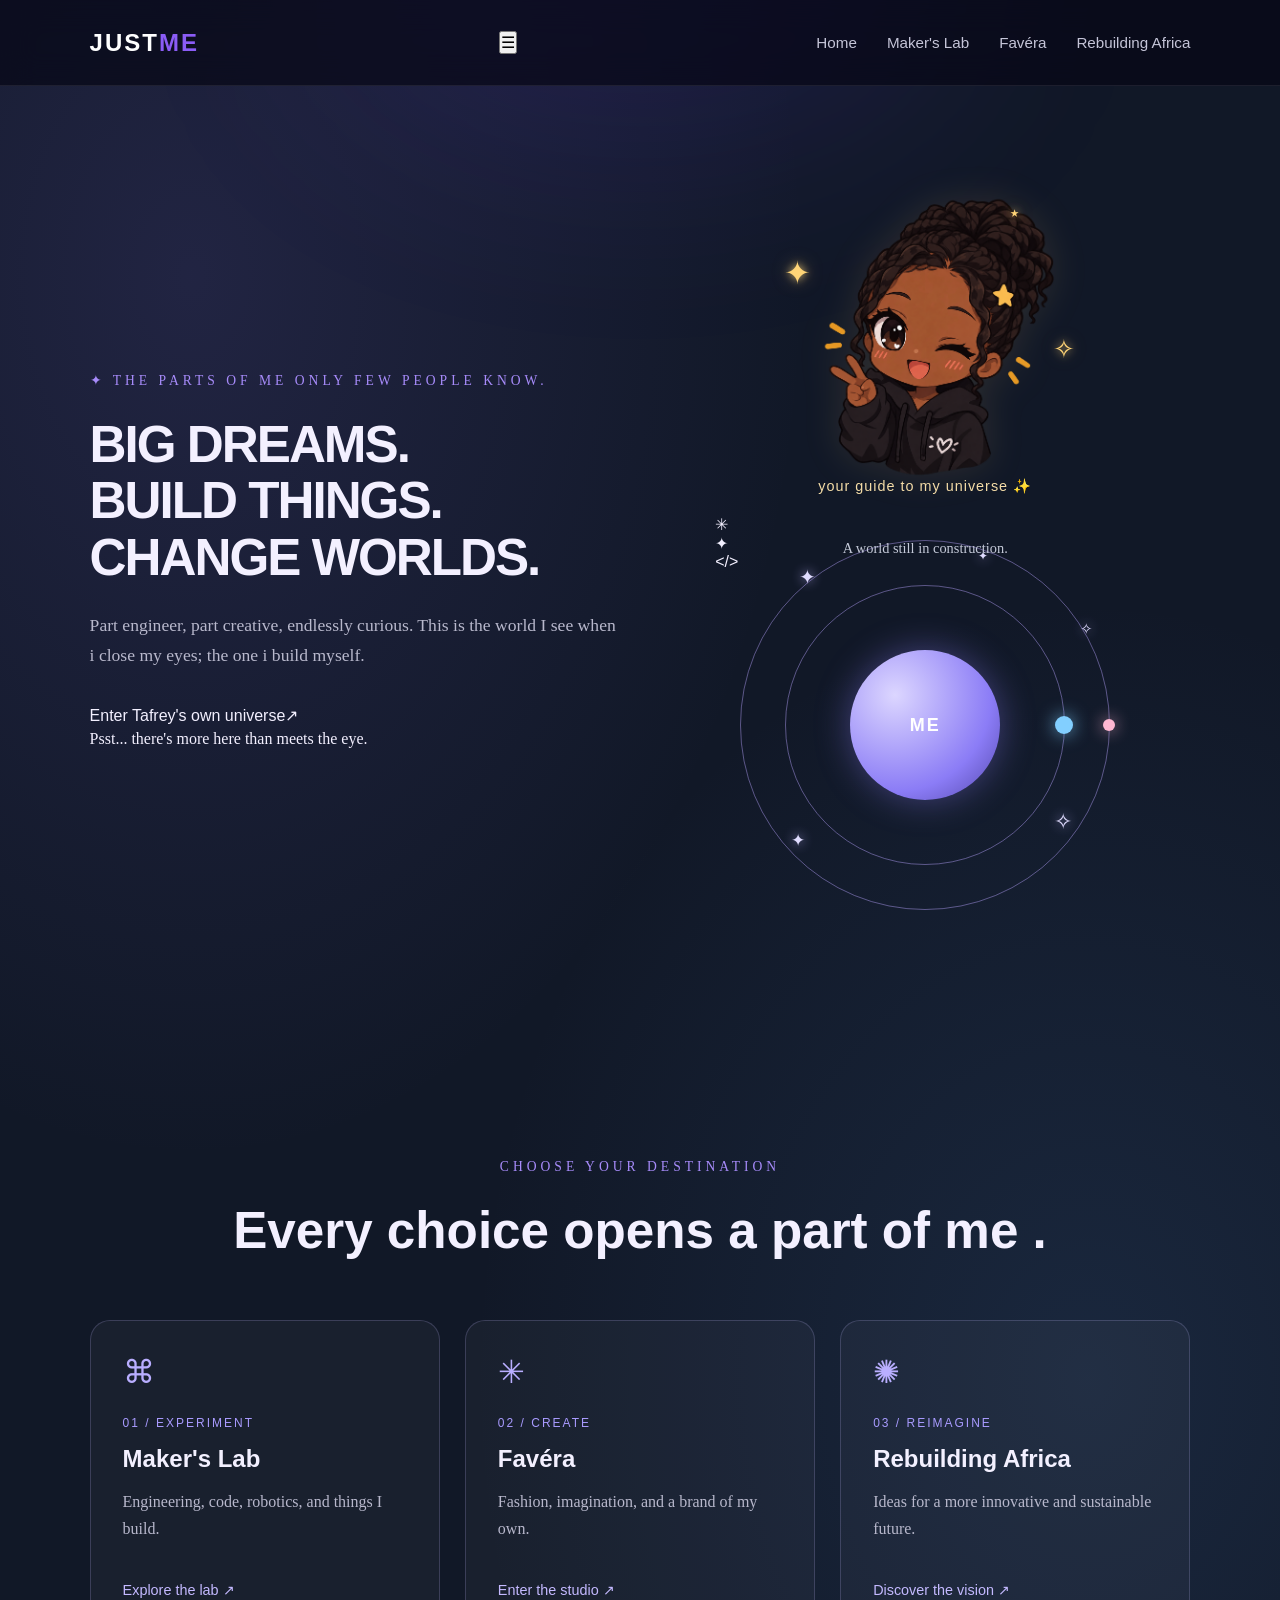
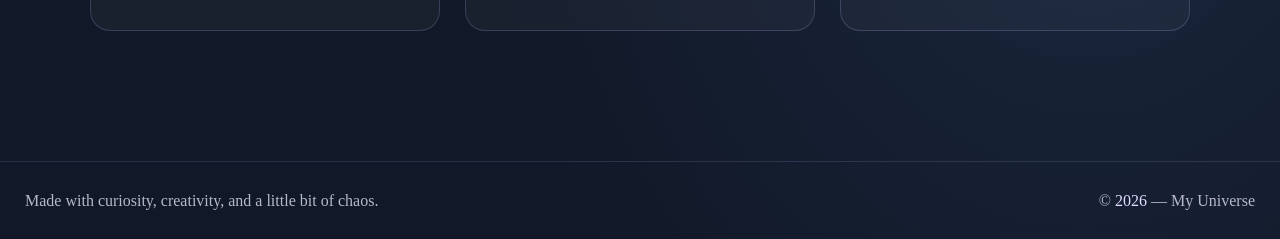
==== commit fab3494c: "did some debugging on the website and added some more features" ====
--- a/index.html
+++ b/index.html
@@ -5,7 +5,7 @@
     <meta charset="UTF-8">
     <meta name="viewport" content="width=device-width, initial-scale=1.0">
 
-<title>My Universe | A World of Possibilities</title>
+<title>My universe | A World of Possibilities</title>
 
 <meta
     name="description"
@@ -20,7 +20,7 @@
 <body>
     <header class="site-header">
         <a class="logo" href="#home" aria-label="Return to homepage">
-            MY<span>UNIVERSE</span>
+            JUST<span>ME</span>
         </a>
 
     <button
@@ -45,23 +45,22 @@
     <div class="hero-content">
 
         <p class="eyebrow">
-            ✦ A LITTLE WORLD INSIDE MY HEAD
+            ✦ The parts of me only few people know.
         </p>
 
         <h1>
-            DREAM BIG.<br>
+            BIG DREAMS.<br>
             <span>BUILD THINGS.</span><br>
             CHANGE WORLDS.
         </h1>
 
         <p class="hero-description">
             Part engineer, part creative, endlessly curious.
-            This is where my ideas, experiments, and future
-            ambitions come together.
+            This is the world I see when i close my eyes; the one i build myself.
         </p>
 
         <a class="explore-button" href="#makers-lab">
-            ENTER MY WORLD <span aria-hidden="true">↗</span>
+            Enter Tafrey's own universe<span aria-hidden="true">↗</span>
         </a>
 
         <p class="tiny-note">
@@ -110,7 +109,7 @@
             </div>
 
             <div class="core">
-                <span>IDEAS</span>
+                <span>ME</span>
             </div>
 
             <div class="floating-symbol symbol-one">✳</div>
@@ -118,7 +117,7 @@
             <div class="floating-symbol symbol-three">&lt;/&gt;</div>
 
             <p class="art-caption">
-                A universe under construction.
+                A world still in construction.
             </p>
 
         </div>
@@ -129,7 +128,7 @@
 
     <section class="worlds" id="makers-lab">
         <p class="eyebrow">CHOOSE YOUR DESTINATION</p>
-        <h2>Every idea opens a door.</h2>
+        <h2>Every choice opens a part of me .</h2>
 
         <div class="world-grid">
             <a class="world-card makers-card" href="#makers-lab">
@@ -164,5 +163,10 @@
     </footer>
 </main>
 
+<audio id="cosmic-audio" autoplay loop preload="auto">
+    <source src="sound/sound.mp3" type="audio/mpeg">
+</audio>
+
+<script src="script.js"></script>
 </body>
 </html>
--- a/style.css
+++ b/style.css
@@ -2289,4 +2289,48 @@
 
 .rebuild-final-message span {
     color: #B9A5FF;
-}+}
+.favera-product-image {
+    width: 100%;
+    max-width: 650px;
+    margin: 35px 0;
+    overflow: hidden;
+    border-radius: 14px;
+}
+.favera-product-image img {
+    width: 100%;
+    max-width: 250px;
+    height: auto;
+    object-fit: contain;
+    display: block;
+}
+.maker-lab {
+    width: 100%;
+    max-width: 650px;
+    margin: 35px 0;
+    overflow: hidden;
+    border-radius: 14px;
+}
+.maker-lab img {
+    width: 100%;
+    max-width: 250px;
+    height: auto;
+    object-fit: contain;
+    display: block;
+}
+.story-images {
+    display: flex;
+    flex-wrap: wrap;
+    gap: 20px;
+    margin-top: 25px;
+}
+
+.story-images img {
+    display: block;
+    width: 100%;
+    max-width: 280px;
+    height: auto;
+    object-fit: contain;
+    border-radius: 14px;
+}
+
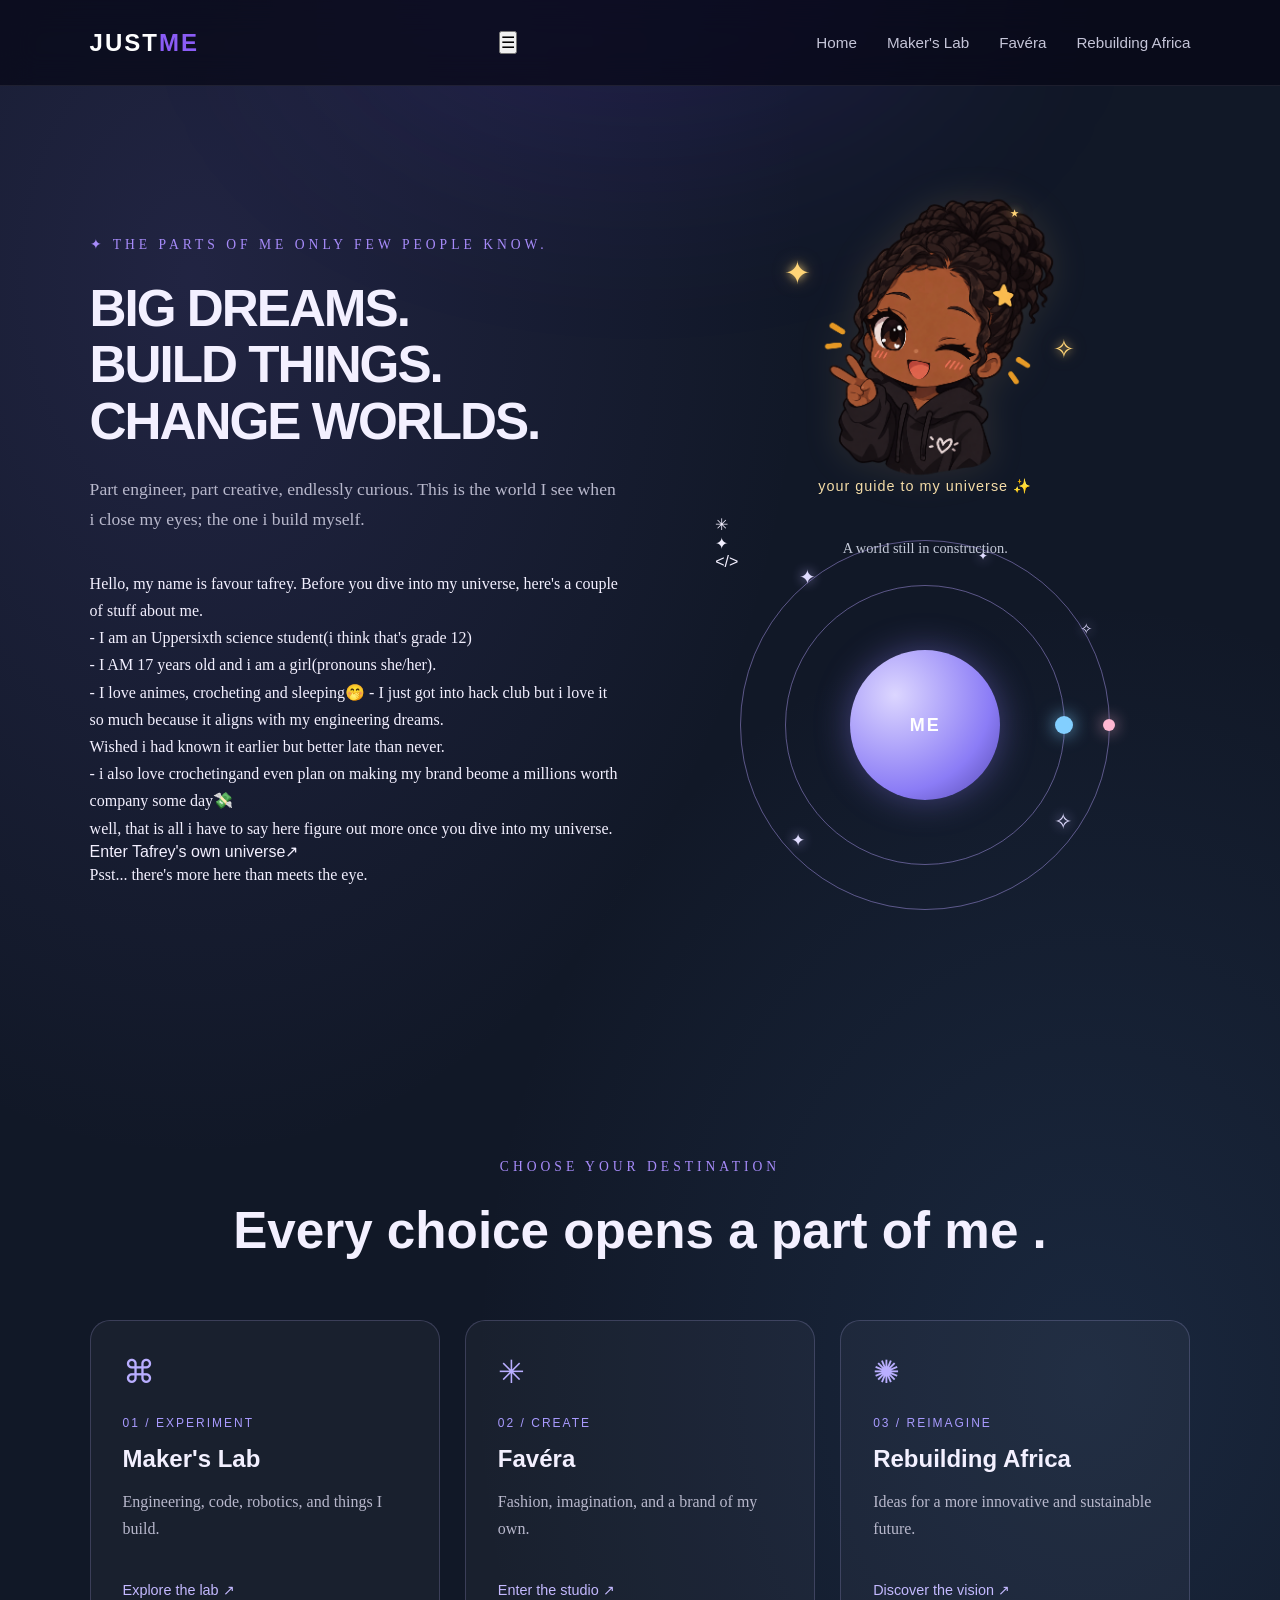
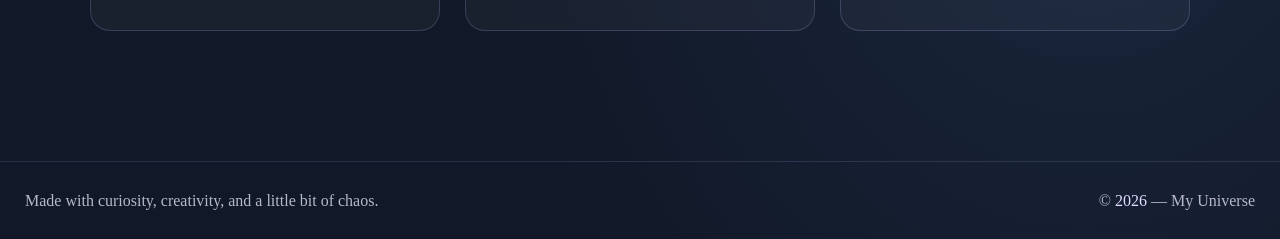
==== commit 091eb7fa: "rewrote my readme to make it sound more natural. added some more information to my index and style f" ====
--- a/index.html
+++ b/index.html
@@ -57,6 +57,17 @@
         <p class="hero-description">
             Part engineer, part creative, endlessly curious.
             This is the world I see when i close my eyes; the one i build myself.
+        </p>
+        <p class="intro">
+            Hello, my name is favour tafrey. Before you dive into my universe, here's a couple of stuff about me.<br>
+            - I am an Uppersixth science student(i think that's grade 12)<br>
+            - I AM 17 years old and i am a girl(pronouns she/her).<br>
+            - I love animes, crocheting and sleeping🤭
+            - I just got into hack club but i love it so much because it aligns with my engineering dreams.<br>
+              Wished i had known it earlier but better late than never.<br>
+            - i also love crochetingand even plan on making my brand beome a millions worth company some day💸<br>
+
+            well, that is all i have to say here figure out more once you dive into my universe.<br>
         </p>
 
         <a class="explore-button" href="#makers-lab">
--- a/style.css
+++ b/style.css
@@ -1223,6 +1223,7 @@
     }
 }
 /* MY PERSONAL HANDWRITING */
+.intro,
 .eyebrow,
 .tiny-note,
 .makers-intro,
